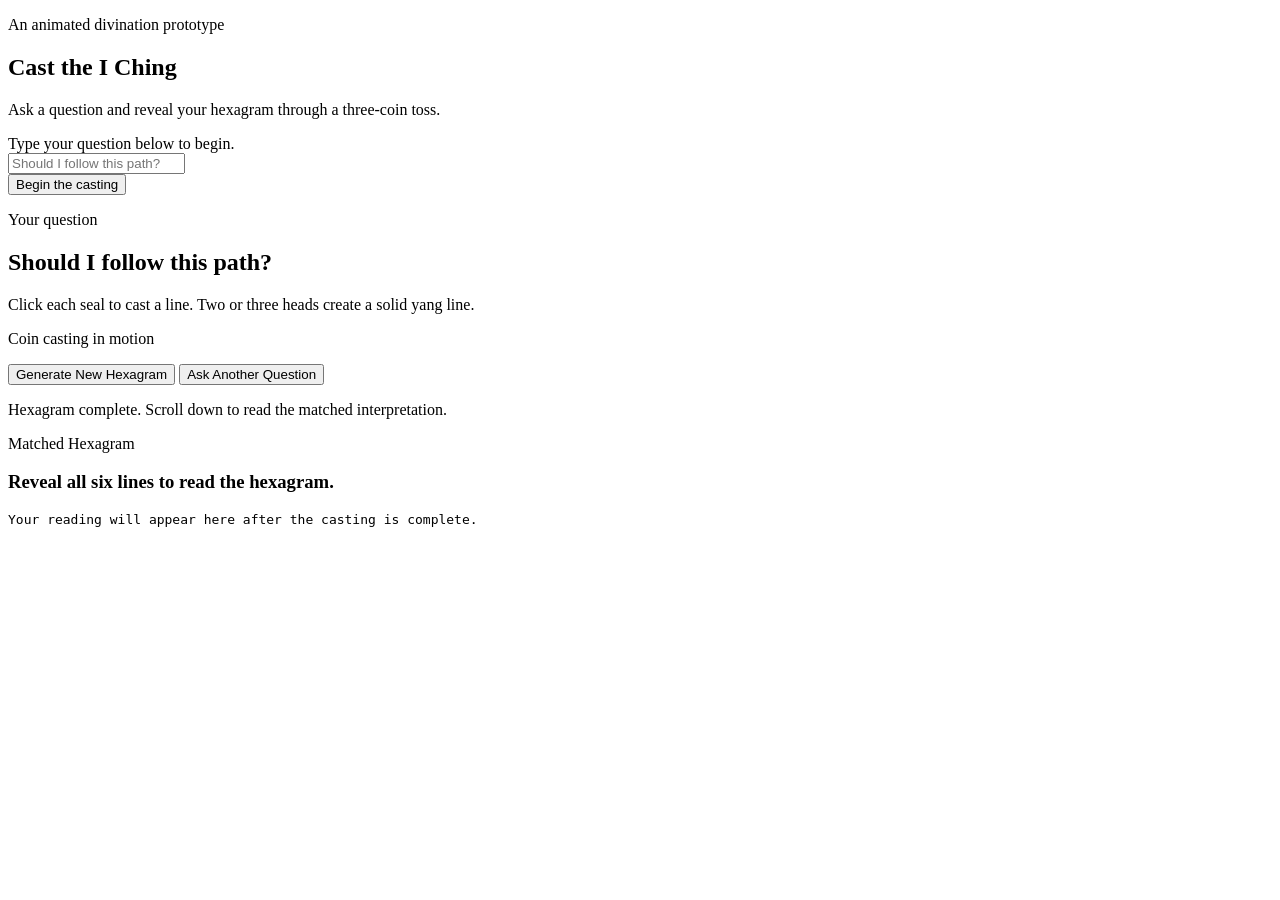
==== index.html @ 87c7096f "Rename website/index.html to index.html" ====
<!DOCTYPE html>
<html lang="en">
<head>
  <meta charset="UTF-8">
  <meta name="viewport" content="width=device-width, initial-scale=1.0">
  <title>I Ching Web Prototype</title>
  <link rel="preconnect" href="https://fonts.googleapis.com">
  <link rel="preconnect" href="https://fonts.gstatic.com" crossorigin>
  <link href="https://fonts.googleapis.com/css2?family=Cormorant+Garamond:wght@400;500;600;700&family=Manrope:wght@400;500;600&display=swap" rel="stylesheet">
  <link rel="stylesheet" href="style.css">
</head>
<body>
  <div class="app-shell">
    <div class="sky-glow sky-glow-one"></div>
    <div class="sky-glow sky-glow-two"></div>
    <div class="moon-halo"></div>
    <div class="moon"></div>
    <div class="stars" id="stars"></div>
    <div class="orbs" id="orbs"></div>

    <div class="mountains mountains-far"></div>
    <div class="mountains mountains-mid"></div>
    <div class="mountains mountains-near"></div>
    <div class="mist-layer mist-layer-one"></div>
    <div class="mist-layer mist-layer-two"></div>

    <main class="app">
      <section class="page page-landing active" id="landing-page">
        <div class="panel hero-panel">
          <p class="eyebrow">An animated divination prototype</p>
          <h1>Cast the I Ching</h1>
          <p class="subtitle">Ask a question and reveal your hexagram through a three-coin toss.</p>
          <label class="question-label" for="question-input">Type your question below to begin.</label>

          <div class="question-box">
            <input id="question-input" type="text" maxlength="100" placeholder="Should I follow this path?" autocomplete="off">
          </div>

          <button class="primary-button" id="begin-button">Begin the casting</button>

          <div class="landing-preview" aria-hidden="true">
            <div class="preview-coin coin heads"></div>
            <div class="preview-coin coin tails"></div>
            <div class="preview-coin coin heads"></div>
          </div>
        </div>
      </section>

      <section class="page page-reading" id="reading-page" aria-hidden="true">
        <div class="panel question-panel">
          <p class="eyebrow">Your question</p>
          <h2 id="question-display">Should I follow this path?</h2>
        </div>

        <div class="panel casting-panel">
          <p class="casting-helper">Click each seal to cast a line. Two or three heads create a solid yang line.</p>

          <div class="hexagram-stage">
            <div class="hexagram-lines" id="hexagram-lines"></div>
          </div>

          <div class="cast-overlay hidden" id="cast-overlay" aria-live="polite">
            <p class="cast-title">Coin casting in motion</p>
            <div class="cast-coins" id="cast-coins">
              <div class="coin cast-coin"></div>
              <div class="coin cast-coin"></div>
              <div class="coin cast-coin"></div>
            </div>
            <p class="cast-result" id="cast-result"></p>
          </div>
        </div>

        <div class="controls">
          <button class="secondary-button" id="reset-button">Generate New Hexagram</button>
          <button class="ghost-button" id="back-button">Ask Another Question</button>
        </div>

        <p class="scroll-tip hidden" id="scroll-tip">Hexagram complete. Scroll down to read the matched interpretation.</p>

        <section class="panel reading-result hidden" id="reading-result" aria-live="polite">
          <p class="eyebrow">Matched Hexagram</p>
          <h3 id="reading-title">Reveal all six lines to read the hexagram.</h3>
          <p class="reading-code" id="reading-code"></p>
          <pre class="reading-body" id="reading-body">Your reading will appear here after the casting is complete.</pre>
        </section>
      </section>
    </main>
  </div>

  <script src="readings-data.js"></script>
  <script src="app.js"></script>
</body>
</html>
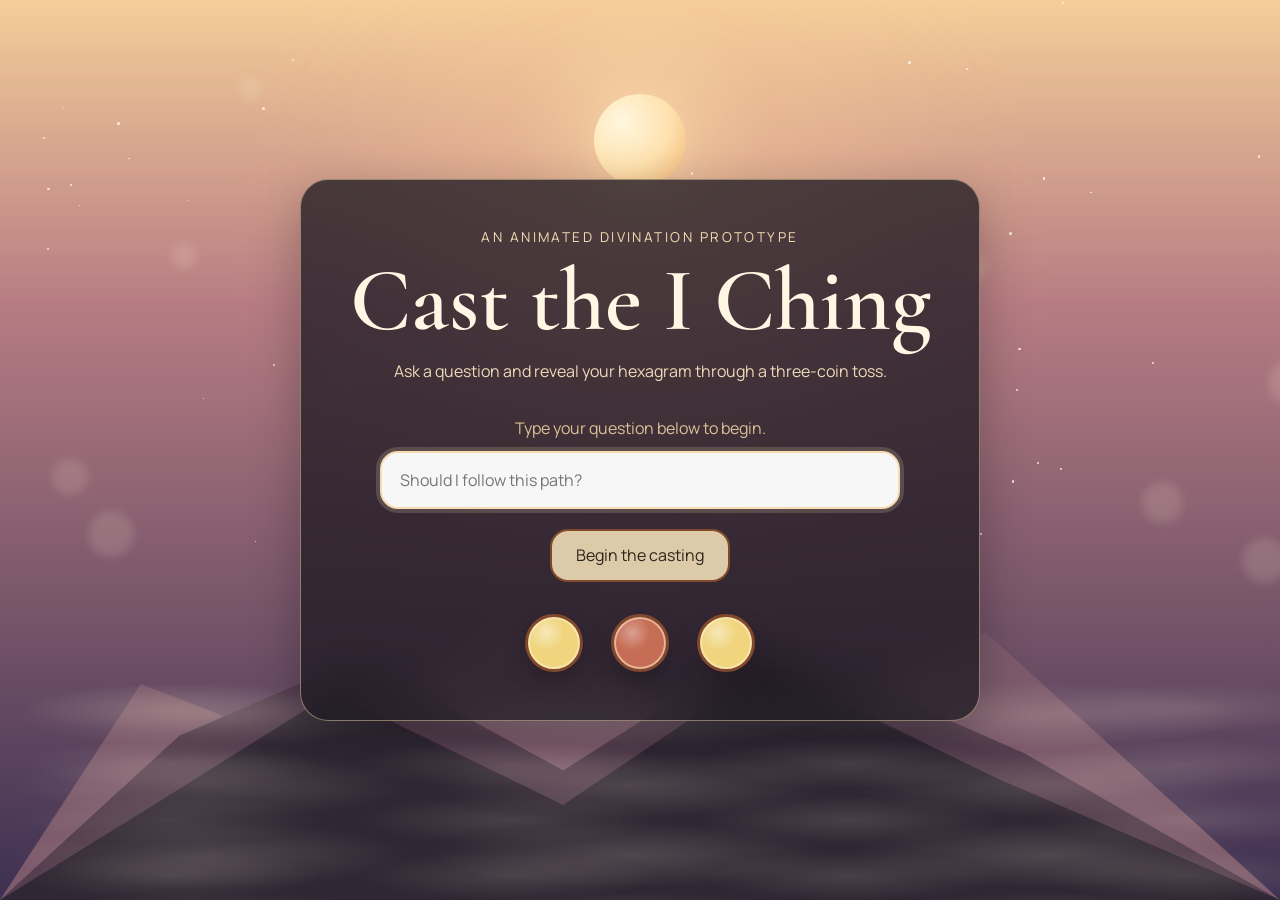
==== commit 934c1937: "added host website and fixed bugs related to file changes" ====
--- a/index.html
+++ b/index.html
@@ -7,7 +7,7 @@
   <link rel="preconnect" href="https://fonts.googleapis.com">
   <link rel="preconnect" href="https://fonts.gstatic.com" crossorigin>
   <link href="https://fonts.googleapis.com/css2?family=Cormorant+Garamond:wght@400;500;600;700&family=Manrope:wght@400;500;600&display=swap" rel="stylesheet">
-  <link rel="stylesheet" href="style.css">
+  <link rel="stylesheet" href="website/style.css">
 </head>
 <body>
   <div class="app-shell">
@@ -87,7 +87,7 @@
     </main>
   </div>
 
-  <script src="readings-data.js"></script>
-  <script src="app.js"></script>
+  <script src="website/readings-data.js"></script>
+  <script src="website/app.js"></script>
 </body>
 </html>
--- a/website/style.css
+++ b/website/style.css
@@ -0,0 +1,678 @@
+:root {
+  --sky-top: #f5cd99;
+  --sky-bottom: #3c3051;
+  --text: #2c261c;
+  --text-soft: #eddab9;
+  --text-bright: #fff6e3;
+  --accent: #d6b276;
+  --accent-deep: #80482c;
+  --panel: rgba(28, 24, 33, 0.76);
+  --panel-border: rgba(238, 212, 170, 0.5);
+  --mist: rgba(255, 241, 214, 0.24);
+  --mountain-far: #7d5b6c;
+  --mountain-mid: #533d4e;
+  --mountain-near: #302734;
+  --coin-front: #f0d57e;
+  --coin-back: #c66d56;
+  --coin-edge: #80482c;
+  --line: #221f1b;
+  --line-outline: rgba(232, 205, 160, 0.9);
+  --seal-fill: #fcf9f3;
+  --seal-outline: #795c35;
+  --button: #ddcaa8;
+  --button-hover: #ceb58a;
+  --input-bg: rgba(255, 255, 255, 0.96);
+  --shadow: 0 18px 50px rgba(8, 6, 11, 0.28);
+}
+
+* {
+  box-sizing: border-box;
+}
+
+html,
+body {
+  margin: 0;
+  min-height: 100%;
+}
+
+body {
+  font-family: "Manrope", sans-serif;
+  color: var(--text-bright);
+  background: linear-gradient(180deg, var(--sky-top) 0%, #b67c83 34%, var(--sky-bottom) 100%);
+  overflow-x: hidden;
+}
+
+button,
+input {
+  font: inherit;
+}
+
+button {
+  cursor: pointer;
+  border: 0;
+}
+
+.app-shell {
+  position: relative;
+  min-height: 100vh;
+  overflow: hidden;
+  isolation: isolate;
+}
+
+.app {
+  position: relative;
+  z-index: 2;
+  min-height: 100vh;
+  display: grid;
+  place-items: center;
+  padding: 3rem 1.25rem;
+}
+
+.page {
+  width: min(980px, 100%);
+  display: none;
+  gap: 1.5rem;
+}
+
+.page.active {
+  display: grid;
+}
+
+.panel {
+  position: relative;
+  background: var(--panel);
+  border: 1px solid var(--panel-border);
+  border-radius: 28px;
+  box-shadow: var(--shadow);
+  backdrop-filter: blur(14px);
+}
+
+.hero-panel {
+  width: min(680px, 100%);
+  margin: 0 auto;
+  padding: clamp(2rem, 4vw, 3rem);
+  text-align: center;
+}
+
+.eyebrow {
+  margin: 0 0 0.75rem;
+  color: #f4ddb2;
+  font-size: 0.85rem;
+  letter-spacing: 0.18em;
+  text-transform: uppercase;
+}
+
+h1,
+h2,
+h3 {
+  margin: 0;
+  font-family: "Cormorant Garamond", serif;
+  font-weight: 600;
+  line-height: 0.95;
+}
+
+h1 {
+  font-size: clamp(3.5rem, 9vw, 5.6rem);
+}
+
+h2 {
+  font-size: clamp(2rem, 4vw, 2.8rem);
+  line-height: 1.05;
+}
+
+h3 {
+  font-size: clamp(1.8rem, 3.4vw, 2.4rem);
+  line-height: 1.05;
+}
+
+.subtitle,
+.casting-helper {
+  margin: 1rem auto 0;
+  max-width: 38rem;
+  color: var(--text-soft);
+  line-height: 1.6;
+}
+
+.question-label {
+  display: block;
+  margin-top: 2rem;
+  margin-bottom: 0.75rem;
+  color: #dbc198;
+}
+
+.question-box {
+  width: min(520px, 100%);
+  margin: 0 auto;
+}
+
+.question-box input {
+  width: 100%;
+  padding: 1rem 1.1rem;
+  border-radius: 18px;
+  border: 2px solid rgba(236, 212, 169, 0.75);
+  background: var(--input-bg);
+  color: var(--text);
+  outline: none;
+  box-shadow: inset 0 1px 0 rgba(255, 255, 255, 0.9);
+}
+
+.question-box input:focus {
+  border-color: #f4ddb2;
+  box-shadow: 0 0 0 4px rgba(244, 221, 178, 0.18);
+}
+
+.primary-button,
+.secondary-button,
+.ghost-button {
+  min-height: 52px;
+  padding: 0.85rem 1.5rem;
+  border-radius: 18px;
+  transition: transform 180ms ease, background 180ms ease, border-color 180ms ease;
+}
+
+.primary-button,
+.secondary-button {
+  background: var(--button);
+  color: var(--text);
+  border: 2px solid var(--coin-edge);
+}
+
+.primary-button:hover,
+.secondary-button:hover {
+  background: var(--button-hover);
+  transform: translateY(-1px);
+}
+
+.primary-button {
+  margin-top: 1.25rem;
+}
+
+.ghost-button {
+  background: rgba(255, 255, 255, 0.08);
+  color: var(--text-bright);
+  border: 1px solid rgba(244, 221, 178, 0.4);
+}
+
+.ghost-button:hover {
+  background: rgba(255, 255, 255, 0.14);
+}
+
+.landing-preview {
+  margin-top: 2rem;
+  display: flex;
+  justify-content: center;
+  align-items: center;
+  gap: 1.75rem;
+}
+
+.preview-coin {
+  animation: previewFloat 5s ease-in-out infinite;
+}
+
+.preview-coin:nth-child(2) {
+  animation-delay: -1.1s;
+}
+
+.preview-coin:nth-child(3) {
+  animation-delay: -2.2s;
+}
+
+.question-panel {
+  padding: 1.3rem 1.6rem 1.6rem;
+}
+
+.casting-panel {
+  position: relative;
+  min-height: 540px;
+  padding: 1.3rem 1.4rem 1.8rem;
+}
+
+.hexagram-stage {
+  position: relative;
+  width: min(720px, 100%);
+  min-height: 430px;
+  margin: 8.5rem auto 0;
+  z-index: 1;
+}
+
+.hexagram-lines {
+  position: absolute;
+  inset: 0;
+}
+
+.hexagram-lines {
+  z-index: 2;
+}
+
+.line-slot {
+  position: absolute;
+  left: 50%;
+  transform: translateX(-50%);
+  width: min(560px, 96%);
+  display: grid;
+  grid-template-columns: 32px minmax(28px, 56px) minmax(0, auto) minmax(28px, 56px);
+  column-gap: 14px;
+  align-items: center;
+  justify-content: center;
+}
+
+.guide-label {
+  color: #efd6ac;
+  font-size: 0.95rem;
+  text-align: center;
+}
+
+.guide-line {
+  height: 1px;
+  background: rgba(236, 213, 174, 0.8);
+}
+
+.seal-button {
+  width: 74px;
+  height: 74px;
+  border-radius: 50%;
+  background: var(--seal-fill);
+  border: 4px solid var(--seal-outline);
+  position: relative;
+  box-shadow: 0 0 0 0 rgba(255, 226, 176, 0.5);
+  animation: sealPulse 2.6s ease-in-out infinite;
+}
+
+.seal-button::after {
+  content: "";
+  width: 20px;
+  height: 20px;
+  border-radius: 50%;
+  background: var(--coin-front);
+  border: 2px solid var(--coin-edge);
+  position: absolute;
+  inset: 0;
+  margin: auto;
+}
+
+.seal-button:disabled {
+  cursor: default;
+  opacity: 0.9;
+  animation: none;
+}
+
+.line-reveal {
+  width: min(320px, 62vw);
+  height: 16px;
+  position: relative;
+  filter: drop-shadow(0 0 12px rgba(255, 226, 176, 0.32));
+}
+
+.line-reveal.solid {
+  border-radius: 999px;
+  background: var(--line);
+  box-shadow: inset 0 0 0 1px var(--line-outline);
+}
+
+.line-reveal.broken {
+  display: flex;
+  justify-content: space-between;
+}
+
+.line-reveal.broken::before,
+.line-reveal.broken::after {
+  content: "";
+  width: calc(50% - 30px);
+  height: 100%;
+  border-radius: 999px;
+  background: var(--line);
+  box-shadow: inset 0 0 0 1px var(--line-outline);
+}
+
+.cast-overlay {
+  position: absolute;
+  top: 5.5rem;
+  left: 50%;
+  transform: translateX(-50%);
+  width: min(340px, calc(100% - 2rem));
+  padding: 1.25rem 1rem 1.35rem;
+  border-radius: 24px;
+  background: rgba(28, 24, 33, 0.82);
+  border: 1px solid rgba(238, 212, 170, 0.56);
+  text-align: center;
+  box-shadow: var(--shadow);
+  z-index: 5;
+}
+
+.cast-overlay.hidden {
+  display: none;
+}
+
+.cast-title {
+  margin: 0;
+  color: #fcefd4;
+}
+
+.cast-coins {
+  margin-top: 1rem;
+  display: flex;
+  justify-content: center;
+  gap: 1rem;
+  min-height: 120px;
+}
+
+.cast-result {
+  min-height: 1.5rem;
+  margin: 0.6rem 0 0;
+  color: #f1d7af;
+}
+
+.coin {
+  width: 58px;
+  height: 58px;
+  border-radius: 50%;
+  border: 3px solid var(--coin-edge);
+  background: radial-gradient(circle at 35% 30%, rgba(255,255,255,0.45), transparent 36%), var(--coin-front);
+  box-shadow: inset 0 0 0 2px rgba(255, 241, 214, 0.55), 0 10px 24px rgba(0, 0, 0, 0.2);
+  position: relative;
+  transform-style: preserve-3d;
+}
+
+.coin::after {
+  content: attr(data-face);
+  position: absolute;
+  inset: 0;
+  display: grid;
+  place-items: center;
+  font-weight: 700;
+  color: var(--coin-edge);
+}
+
+.coin.tails {
+  background: radial-gradient(circle at 35% 30%, rgba(255,255,255,0.35), transparent 36%), var(--coin-back);
+}
+
+.cast-coin {
+  opacity: 0;
+}
+
+.cast-coin.animate {
+  opacity: 1;
+  animation: tossUp 1200ms cubic-bezier(0.2, 0.7, 0.12, 1) forwards;
+}
+
+.cast-coin.animate::before {
+  content: "";
+  position: absolute;
+  inset: -8px;
+  border-radius: 50%;
+  border: 1px solid rgba(255, 226, 176, 0.18);
+}
+
+.controls {
+  display: flex;
+  gap: 1rem;
+  justify-content: center;
+  flex-wrap: wrap;
+}
+
+.scroll-tip {
+  margin: -0.25rem 0 0;
+  text-align: center;
+  color: #f1d7af;
+  letter-spacing: 0.04em;
+}
+
+.scroll-tip.hidden {
+  display: none;
+}
+
+.reading-result {
+  padding: 1.5rem 1.4rem;
+}
+
+.reading-result.hidden {
+  display: none;
+}
+
+.reading-code {
+  margin: 0.5rem 0 1rem;
+  color: #f1d7af;
+  letter-spacing: 0.14em;
+  text-transform: uppercase;
+  font-size: 0.85rem;
+}
+
+.reading-body {
+  margin: 0;
+  white-space: pre-wrap;
+  font-family: "Manrope", sans-serif;
+  color: var(--text-soft);
+  line-height: 1.65;
+  max-height: 28rem;
+  overflow: auto;
+}
+
+.sky-glow,
+.moon-halo,
+.moon,
+.stars,
+.orbs,
+.mountains,
+.mist-layer {
+  position: absolute;
+  inset: 0;
+  pointer-events: none;
+}
+
+.sky-glow {
+  filter: blur(60px);
+  opacity: 0.48;
+}
+
+.sky-glow-one {
+  background: radial-gradient(circle at 50% 18%, rgba(255, 223, 161, 0.85), transparent 34%);
+}
+
+.sky-glow-two {
+  background: radial-gradient(circle at 50% 30%, rgba(255, 172, 147, 0.5), transparent 42%);
+}
+
+.moon-halo {
+  inset: 0 auto auto 50%;
+  width: 250px;
+  height: 250px;
+  transform: translateX(-50%);
+  border-radius: 50%;
+  background: radial-gradient(circle, rgba(255, 226, 176, 0.45) 0%, rgba(255, 226, 176, 0.2) 38%, transparent 70%);
+  filter: blur(18px);
+}
+
+.moon {
+  inset: 94px auto auto 50%;
+  width: 92px;
+  height: 92px;
+  transform: translateX(-50%);
+  border-radius: 50%;
+  background: radial-gradient(circle at 30% 30%, #fff7de 0%, #ffe2b0 52%, #f0b16e 100%);
+  box-shadow: 0 0 32px rgba(255, 226, 176, 0.35);
+}
+
+.stars span,
+.orbs span {
+  position: absolute;
+  display: block;
+  border-radius: 999px;
+}
+
+.stars span {
+  background: rgba(255, 244, 227, 0.88);
+  animation: twinkle var(--duration) ease-in-out infinite;
+  animation-delay: var(--delay);
+}
+
+.orbs span {
+  background: rgba(255, 241, 214, 0.14);
+  filter: blur(4px);
+  animation: drift var(--duration) ease-in-out infinite;
+  animation-delay: var(--delay);
+}
+
+.mountains {
+  bottom: 0;
+  top: auto;
+  height: 48vh;
+}
+
+.mountains-far::before,
+.mountains-mid::before,
+.mountains-near::before {
+  content: "";
+  position: absolute;
+  inset: 0;
+  clip-path: polygon(0 100%, 11% 50%, 25% 66%, 40% 34%, 58% 64%, 77% 38%, 100% 100%);
+}
+
+.mountains-far::before {
+  background: var(--mountain-far);
+  animation: swayFar 16s ease-in-out infinite;
+}
+
+.mountains-mid::before {
+  background: var(--mountain-mid);
+  clip-path: polygon(0 100%, 14% 62%, 28% 44%, 44% 70%, 60% 40%, 80% 66%, 100% 100%);
+  animation: swayMid 13s ease-in-out infinite;
+}
+
+.mountains-near::before {
+  background: var(--mountain-near);
+  clip-path: polygon(0 100%, 12% 78%, 26% 52%, 44% 78%, 60% 46%, 78% 72%, 100% 100%);
+}
+
+.mist-layer {
+  bottom: 0;
+  top: auto;
+  height: 220px;
+  background-repeat: repeat-x;
+  opacity: 0.65;
+}
+
+.mist-layer-one {
+  background: radial-gradient(ellipse at center, rgba(255, 241, 214, 0.24) 0%, transparent 66%);
+  background-size: 420px 70px;
+  animation: mistMove 24s linear infinite;
+}
+
+.mist-layer-two {
+  background: radial-gradient(ellipse at center, rgba(255, 241, 214, 0.18) 0%, transparent 62%);
+  background-size: 340px 56px;
+  animation: mistMoveReverse 32s linear infinite;
+}
+
+@keyframes twinkle {
+  0%, 100% { opacity: 0.18; transform: scale(0.75); }
+  50% { opacity: 0.95; transform: scale(1); }
+}
+
+@keyframes drift {
+  0%, 100% { transform: translate3d(0, 0, 0); }
+  50% { transform: translate3d(18px, -12px, 0); }
+}
+
+@keyframes swayFar {
+  0%, 100% { transform: translateX(-10px); }
+  50% { transform: translateX(12px); }
+}
+
+@keyframes swayMid {
+  0%, 100% { transform: translateX(10px); }
+  50% { transform: translateX(-12px); }
+}
+
+@keyframes mistMove {
+  from { transform: translateX(-8%); }
+  to { transform: translateX(8%); }
+}
+
+@keyframes mistMoveReverse {
+  from { transform: translateX(8%); }
+  to { transform: translateX(-8%); }
+}
+
+@keyframes previewFloat {
+  0%, 100% { transform: translateY(0) scaleX(1); }
+  30% { transform: translateY(-10px) scaleX(0.82); }
+  50% { transform: translateY(-2px) scaleX(1); }
+  80% { transform: translateY(-12px) scaleX(0.68); }
+}
+
+@keyframes sealPulse {
+  0%, 100% { box-shadow: 0 0 0 0 rgba(255, 226, 176, 0.18); transform: scale(1); }
+  50% { box-shadow: 0 0 0 12px rgba(255, 226, 176, 0); transform: scale(1.03); }
+}
+
+@keyframes tossUp {
+  0% {
+    transform: translateY(18px) rotateX(0deg) scaleX(1);
+    opacity: 0;
+  }
+  10% {
+    opacity: 1;
+  }
+  20% {
+    transform: translateY(-10px) rotateX(180deg) scaleX(0.3);
+  }
+  40% {
+    transform: translateY(-52px) rotateX(540deg) scaleX(1);
+  }
+  62% {
+    transform: translateY(-22px) rotateX(860deg) scaleX(0.22);
+  }
+  100% {
+    transform: translateY(0) rotateX(1080deg) scaleX(1);
+    opacity: 1;
+  }
+}
+
+@media (max-width: 760px) {
+  .app {
+    padding: 1.5rem 1rem 2rem;
+  }
+
+  .hero-panel,
+  .question-panel,
+  .casting-panel {
+    padding-left: 1rem;
+    padding-right: 1rem;
+  }
+
+  .casting-panel {
+    min-height: 610px;
+  }
+
+  .hexagram-stage {
+    min-height: 470px;
+    margin-top: 9.5rem;
+  }
+
+  .line-slot {
+    width: min(100%, 560px);
+    grid-template-columns: 24px 28px minmax(0, auto) 28px;
+    column-gap: 10px;
+  }
+
+  .seal-button {
+    width: 66px;
+    height: 66px;
+  }
+
+  .line-reveal {
+    width: min(260px, 58vw);
+  }
+}
+
+@media (prefers-reduced-motion: reduce) {
+  *,
+  *::before,
+  *::after {
+    animation-duration: 0.01ms !important;
+    animation-iteration-count: 1 !important;
+    transition-duration: 0.01ms !important;
+    scroll-behavior: auto !important;
+  }
+}
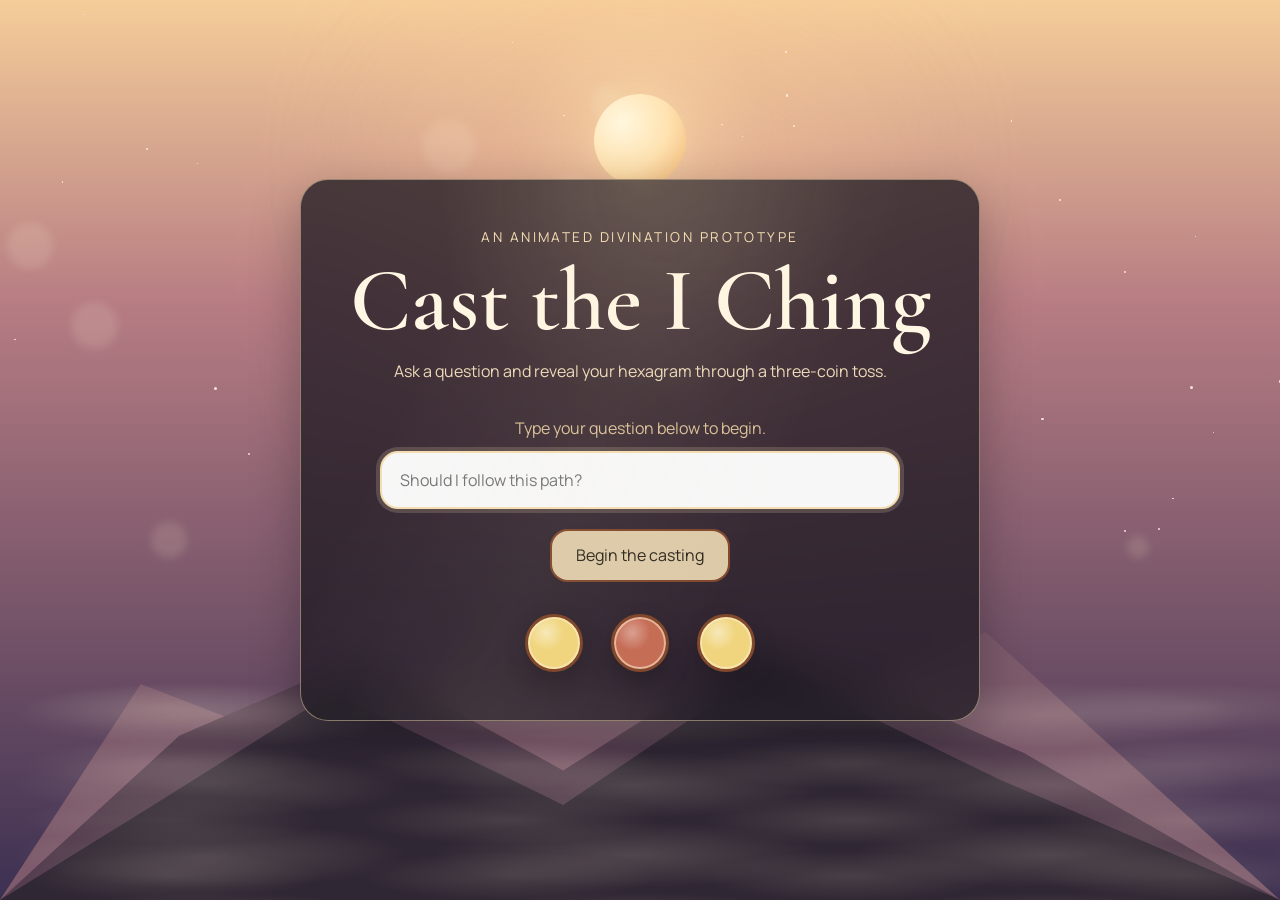
==== commit ee235c08: "fancier animations" ====
--- a/index.html
+++ b/index.html
@@ -53,7 +53,10 @@
         </div>
 
         <div class="panel casting-panel">
-          <p class="casting-helper">Click each seal to cast a line. Two or three heads create a solid yang line.</p>
+          <p class="casting-helper">Click each seal to cast a line one by one, or throw every remaining line at once.</p>
+          <div class="casting-actions">
+            <button class="secondary-button" id="cast-all-button" type="button">Throw All Coins</button>
+          </div>
 
           <div class="hexagram-stage">
             <div class="hexagram-lines" id="hexagram-lines"></div>
@@ -65,6 +68,14 @@
               <div class="coin cast-coin"></div>
               <div class="coin cast-coin"></div>
               <div class="coin cast-coin"></div>
+            </div>
+            <div class="casting-sparks" aria-hidden="true">
+              <span></span>
+              <span></span>
+              <span></span>
+              <span></span>
+              <span></span>
+              <span></span>
             </div>
             <p class="cast-result" id="cast-result"></p>
           </div>
--- a/website/style.css
+++ b/website/style.css
@@ -85,6 +85,18 @@
   border-radius: 28px;
   box-shadow: var(--shadow);
   backdrop-filter: blur(14px);
+  overflow: hidden;
+}
+
+.panel::before {
+  content: "";
+  position: absolute;
+  inset: 0;
+  background:
+    radial-gradient(circle at 50% 0%, rgba(255, 231, 187, 0.18), transparent 34%),
+    linear-gradient(115deg, transparent 18%, rgba(255, 244, 219, 0.08) 45%, transparent 70%);
+  opacity: 0.65;
+  pointer-events: none;
 }
 
 .hero-panel {
@@ -170,6 +182,14 @@
   transition: transform 180ms ease, background 180ms ease, border-color 180ms ease;
 }
 
+.primary-button:disabled,
+.secondary-button:disabled,
+.ghost-button:disabled {
+  cursor: default;
+  opacity: 0.56;
+  transform: none;
+}
+
 .primary-button,
 .secondary-button {
   background: var(--button);
@@ -183,8 +203,20 @@
   transform: translateY(-1px);
 }
 
+.primary-button:disabled:hover,
+.secondary-button:disabled:hover {
+  background: var(--button);
+  transform: none;
+}
+
 .primary-button {
   margin-top: 1.25rem;
+}
+
+.casting-actions {
+  display: flex;
+  justify-content: center;
+  margin-top: 1.15rem;
 }
 
 .ghost-button {
@@ -231,16 +263,38 @@
   position: relative;
   width: min(720px, 100%);
   min-height: 430px;
-  margin: 8.5rem auto 0;
+  margin: 2.75rem auto 0;
   z-index: 1;
 }
 
+.hexagram-stage::before,
+.hexagram-stage::after {
+  content: "";
+  position: absolute;
+  pointer-events: none;
+}
+
+.hexagram-stage::before {
+  inset: 2rem 12% 1.6rem;
+  border-radius: 50%;
+  background:
+    radial-gradient(circle, rgba(255, 226, 176, 0.24), transparent 58%),
+    conic-gradient(from 80deg, transparent 0 16%, rgba(255, 232, 190, 0.18) 18% 20%, transparent 22% 48%, rgba(255, 232, 190, 0.14) 50% 52%, transparent 54% 100%);
+  filter: blur(2px);
+  animation: ritualGlow 9s ease-in-out infinite;
+}
+
+.hexagram-stage::after {
+  inset: 1.6rem 19% 2rem;
+  border: 1px solid rgba(244, 221, 178, 0.18);
+  border-radius: 50%;
+  box-shadow: inset 0 0 32px rgba(255, 226, 176, 0.1), 0 0 42px rgba(255, 226, 176, 0.08);
+  animation: slowSpin 28s linear infinite;
+}
+
 .hexagram-lines {
   position: absolute;
   inset: 0;
-}
-
-.hexagram-lines {
   z-index: 2;
 }
 
@@ -256,6 +310,48 @@
   justify-content: center;
 }
 
+.line-slot.is-revealed {
+  animation: lineSettle 620ms ease both;
+}
+
+.line-slot.just-revealed {
+  z-index: 3;
+}
+
+.line-slot.just-revealed:nth-child(1) { animation-delay: 0ms; }
+.line-slot.just-revealed:nth-child(2) { animation-delay: 80ms; }
+.line-slot.just-revealed:nth-child(3) { animation-delay: 160ms; }
+.line-slot.just-revealed:nth-child(4) { animation-delay: 240ms; }
+.line-slot.just-revealed:nth-child(5) { animation-delay: 320ms; }
+.line-slot.just-revealed:nth-child(6) { animation-delay: 400ms; }
+
+.line-slot.just-revealed:nth-child(1) .line-reveal,
+.line-slot.just-revealed:nth-child(1)::after { animation-delay: 0ms; }
+.line-slot.just-revealed:nth-child(2) .line-reveal,
+.line-slot.just-revealed:nth-child(2)::after { animation-delay: 80ms; }
+.line-slot.just-revealed:nth-child(3) .line-reveal,
+.line-slot.just-revealed:nth-child(3)::after { animation-delay: 160ms; }
+.line-slot.just-revealed:nth-child(4) .line-reveal,
+.line-slot.just-revealed:nth-child(4)::after { animation-delay: 240ms; }
+.line-slot.just-revealed:nth-child(5) .line-reveal,
+.line-slot.just-revealed:nth-child(5)::after { animation-delay: 320ms; }
+.line-slot.just-revealed:nth-child(6) .line-reveal,
+.line-slot.just-revealed:nth-child(6)::after { animation-delay: 400ms; }
+
+.line-slot.just-revealed::after {
+  content: "";
+  position: absolute;
+  left: 50%;
+  top: 50%;
+  width: min(380px, 70vw);
+  height: 56px;
+  border-radius: 999px;
+  background: linear-gradient(90deg, transparent, rgba(255, 230, 176, 0.6), transparent);
+  opacity: 0;
+  pointer-events: none;
+  animation: lineShine 900ms ease-out both;
+}
+
 .guide-label {
   color: #efd6ac;
   font-size: 0.95rem;
@@ -265,6 +361,13 @@
 .guide-line {
   height: 1px;
   background: rgba(236, 213, 174, 0.8);
+  transform-origin: center;
+  transition: opacity 240ms ease, transform 240ms ease;
+}
+
+.line-slot.is-revealed .guide-line {
+  opacity: 0.45;
+  transform: scaleX(0.82);
 }
 
 .seal-button {
@@ -275,7 +378,24 @@
   border: 4px solid var(--seal-outline);
   position: relative;
   box-shadow: 0 0 0 0 rgba(255, 226, 176, 0.5);
+  overflow: hidden;
+  transition: transform 180ms ease, border-color 180ms ease, box-shadow 180ms ease;
   animation: sealPulse 2.6s ease-in-out infinite;
+}
+
+.seal-button:hover {
+  border-color: #f3d79d;
+  box-shadow: 0 0 0 8px rgba(255, 226, 176, 0.08), 0 0 28px rgba(255, 226, 176, 0.32);
+  transform: translateY(-2px) scale(1.04);
+}
+
+.seal-button::before {
+  content: "";
+  position: absolute;
+  inset: -18%;
+  background: conic-gradient(from 0deg, transparent, rgba(255, 226, 176, 0.62), transparent 38%);
+  opacity: 0;
+  animation: sealGlimmer 5s linear infinite;
 }
 
 .seal-button::after {
@@ -288,6 +408,7 @@
   position: absolute;
   inset: 0;
   margin: auto;
+  box-shadow: 0 0 18px rgba(255, 226, 176, 0.35);
 }
 
 .seal-button:disabled {
@@ -301,6 +422,11 @@
   height: 16px;
   position: relative;
   filter: drop-shadow(0 0 12px rgba(255, 226, 176, 0.32));
+  transform-origin: center;
+}
+
+.line-slot.just-revealed .line-reveal {
+  animation: lineReveal 860ms cubic-bezier(0.2, 0.8, 0.15, 1.05) both;
 }
 
 .line-reveal.solid {
@@ -337,6 +463,27 @@
   text-align: center;
   box-shadow: var(--shadow);
   z-index: 5;
+  overflow: hidden;
+  animation: overlayArrival 260ms ease both;
+}
+
+.cast-overlay::before {
+  content: "";
+  position: absolute;
+  inset: -45%;
+  background: conic-gradient(from 0deg, transparent 0 18%, rgba(255, 226, 176, 0.3) 24%, transparent 34% 62%, rgba(198, 109, 86, 0.22) 72%, transparent 84%);
+  opacity: 0.7;
+  animation: slowSpin 7s linear infinite;
+  pointer-events: none;
+}
+
+.cast-overlay::after {
+  content: "";
+  position: absolute;
+  inset: 1px;
+  border-radius: 23px;
+  background: rgba(28, 24, 33, 0.7);
+  pointer-events: none;
 }
 
 .cast-overlay.hidden {
@@ -344,11 +491,15 @@
 }
 
 .cast-title {
+  position: relative;
+  z-index: 1;
   margin: 0;
   color: #fcefd4;
 }
 
 .cast-coins {
+  position: relative;
+  z-index: 1;
   margin-top: 1rem;
   display: flex;
   justify-content: center;
@@ -357,9 +508,12 @@
 }
 
 .cast-result {
+  position: relative;
+  z-index: 1;
   min-height: 1.5rem;
   margin: 0.6rem 0 0;
   color: #f1d7af;
+  animation: resultFade 320ms ease both;
 }
 
 .coin {
@@ -383,6 +537,10 @@
   color: var(--coin-edge);
 }
 
+.cast-coin::after {
+  content: "";
+}
+
 .coin.tails {
   background: radial-gradient(circle at 35% 30%, rgba(255,255,255,0.35), transparent 36%), var(--coin-back);
 }
@@ -393,7 +551,7 @@
 
 .cast-coin.animate {
   opacity: 1;
-  animation: tossUp 1200ms cubic-bezier(0.2, 0.7, 0.12, 1) forwards;
+  animation: tossUp 1200ms cubic-bezier(0.18, 0.72, 0.12, 1) forwards;
 }
 
 .cast-coin.animate::before {
@@ -401,7 +559,67 @@
   position: absolute;
   inset: -8px;
   border-radius: 50%;
-  border: 1px solid rgba(255, 226, 176, 0.18);
+  border: 1px solid rgba(255, 226, 176, 0.22);
+  box-shadow: 0 0 28px rgba(255, 226, 176, 0.32);
+  animation: coinAura 1200ms ease-out forwards;
+}
+
+.cast-coin.animate::after {
+  content: "";
+  position: absolute;
+  inset: 18px -22px auto;
+  height: 2px;
+  border-radius: 999px;
+  background: linear-gradient(90deg, transparent, rgba(255, 239, 202, 0.8), transparent);
+  filter: blur(0.4px);
+  transform: rotate(-18deg);
+  animation: coinTrail 1200ms ease-out forwards;
+}
+
+.casting-all .cast-coin:nth-child(1) {
+  animation-name: tossAllLeft;
+}
+
+.casting-all .cast-coin:nth-child(2) {
+  animation-name: tossAllCenter;
+}
+
+.casting-all .cast-coin:nth-child(3) {
+  animation-name: tossAllRight;
+}
+
+.casting-sparks {
+  position: absolute;
+  inset: 0;
+  z-index: 1;
+  pointer-events: none;
+}
+
+.casting-sparks span {
+  position: absolute;
+  left: 50%;
+  top: 58%;
+  width: 5px;
+  height: 5px;
+  border-radius: 999px;
+  background: #ffe8b0;
+  box-shadow: 0 0 14px rgba(255, 232, 176, 0.85);
+  opacity: 0;
+}
+
+.cast-overlay:not(.hidden) .casting-sparks span {
+  animation: sparkFly 1000ms ease-out infinite;
+}
+
+.casting-sparks span:nth-child(1) { --spark-x: -120px; --spark-y: -70px; animation-delay: 40ms; }
+.casting-sparks span:nth-child(2) { --spark-x: -72px; --spark-y: 54px; animation-delay: 150ms; }
+.casting-sparks span:nth-child(3) { --spark-x: -20px; --spark-y: -92px; animation-delay: 260ms; }
+.casting-sparks span:nth-child(4) { --spark-x: 46px; --spark-y: 66px; animation-delay: 360ms; }
+.casting-sparks span:nth-child(5) { --spark-x: 98px; --spark-y: -56px; animation-delay: 470ms; }
+.casting-sparks span:nth-child(6) { --spark-x: 124px; --spark-y: 14px; animation-delay: 580ms; }
+
+.hexagram-complete:not(.just-revealed) .line-reveal {
+  animation: completedPulse 1500ms ease both;
 }
 
 .controls {
@@ -601,32 +819,122 @@
   80% { transform: translateY(-12px) scaleX(0.68); }
 }
 
+@keyframes ritualGlow {
+  0%, 100% { opacity: 0.5; transform: scale(0.96) rotate(0deg); }
+  50% { opacity: 0.92; transform: scale(1.03) rotate(8deg); }
+}
+
+@keyframes slowSpin {
+  from { transform: rotate(0deg); }
+  to { transform: rotate(360deg); }
+}
+
 @keyframes sealPulse {
   0%, 100% { box-shadow: 0 0 0 0 rgba(255, 226, 176, 0.18); transform: scale(1); }
   50% { box-shadow: 0 0 0 12px rgba(255, 226, 176, 0); transform: scale(1.03); }
 }
 
+@keyframes sealGlimmer {
+  0%, 64%, 100% { opacity: 0; transform: rotate(0deg); }
+  72% { opacity: 0.42; }
+  88% { opacity: 0; transform: rotate(220deg); }
+}
+
+@keyframes overlayArrival {
+  from { opacity: 0; transform: translateX(-50%) translateY(10px) scale(0.96); }
+  to { opacity: 1; transform: translateX(-50%) translateY(0) scale(1); }
+}
+
+@keyframes resultFade {
+  from { opacity: 0; transform: translateY(6px); }
+  to { opacity: 1; transform: translateY(0); }
+}
+
+@keyframes lineSettle {
+  0% { transform: translateX(-50%) translateY(8px); }
+  100% { transform: translateX(-50%) translateY(0); }
+}
+
+@keyframes lineReveal {
+  0% { opacity: 0; transform: scaleX(0.18) translateY(12px); filter: drop-shadow(0 0 4px rgba(255, 226, 176, 0)); }
+  45% { opacity: 1; transform: scaleX(1.07) translateY(-3px); filter: drop-shadow(0 0 24px rgba(255, 226, 176, 0.7)); }
+  100% { opacity: 1; transform: scaleX(1) translateY(0); filter: drop-shadow(0 0 12px rgba(255, 226, 176, 0.32)); }
+}
+
+@keyframes lineShine {
+  0% { opacity: 0; transform: translate(-82%, -50%) scaleX(0.4); }
+  28% { opacity: 0.9; }
+  100% { opacity: 0; transform: translate(-18%, -50%) scaleX(1); }
+}
+
+@keyframes completedPulse {
+  0%, 100% { filter: drop-shadow(0 0 12px rgba(255, 226, 176, 0.32)); }
+  38% { filter: drop-shadow(0 0 24px rgba(255, 226, 176, 0.78)); }
+}
+
 @keyframes tossUp {
   0% {
-    transform: translateY(18px) rotateX(0deg) scaleX(1);
+    transform: translate3d(0, 18px, 0) rotateX(0deg) rotateZ(0deg) scaleX(1);
     opacity: 0;
   }
   10% {
     opacity: 1;
   }
   20% {
-    transform: translateY(-10px) rotateX(180deg) scaleX(0.3);
+    transform: translate3d(-12px, -12px, 0) rotateX(180deg) rotateZ(-8deg) scaleX(0.3);
   }
   40% {
-    transform: translateY(-52px) rotateX(540deg) scaleX(1);
+    transform: translate3d(16px, -68px, 0) rotateX(560deg) rotateZ(10deg) scaleX(1);
   }
   62% {
-    transform: translateY(-22px) rotateX(860deg) scaleX(0.22);
+    transform: translate3d(-10px, -28px, 0) rotateX(880deg) rotateZ(-8deg) scaleX(0.22);
   }
   100% {
-    transform: translateY(0) rotateX(1080deg) scaleX(1);
+    transform: translate3d(0, 0, 0) rotateX(1080deg) rotateZ(0deg) scaleX(1);
     opacity: 1;
   }
+}
+
+@keyframes tossAllLeft {
+  0% { transform: translate3d(0, 18px, 0) rotateX(0deg) rotateZ(0deg) scaleX(1); opacity: 0; }
+  10% { opacity: 1; }
+  34% { transform: translate3d(-38px, -74px, 0) rotateX(520deg) rotateZ(-18deg) scaleX(0.72); }
+  64% { transform: translate3d(-82px, -18px, 0) rotateX(880deg) rotateZ(-28deg) scaleX(0.28); }
+  100% { transform: translate3d(-38px, 0, 0) rotateX(1080deg) rotateZ(-8deg) scaleX(1); opacity: 1; }
+}
+
+@keyframes tossAllCenter {
+  0% { transform: translate3d(0, 18px, 0) rotateX(0deg) rotateZ(0deg) scaleX(1); opacity: 0; }
+  10% { opacity: 1; }
+  38% { transform: translate3d(0, -88px, 0) rotateX(600deg) rotateZ(4deg) scaleX(0.95); }
+  66% { transform: translate3d(8px, -24px, 0) rotateX(940deg) rotateZ(-4deg) scaleX(0.24); }
+  100% { transform: translate3d(0, 0, 0) rotateX(1080deg) rotateZ(0deg) scaleX(1); opacity: 1; }
+}
+
+@keyframes tossAllRight {
+  0% { transform: translate3d(0, 18px, 0) rotateX(0deg) rotateZ(0deg) scaleX(1); opacity: 0; }
+  10% { opacity: 1; }
+  34% { transform: translate3d(38px, -74px, 0) rotateX(520deg) rotateZ(18deg) scaleX(0.72); }
+  64% { transform: translate3d(82px, -18px, 0) rotateX(880deg) rotateZ(28deg) scaleX(0.28); }
+  100% { transform: translate3d(38px, 0, 0) rotateX(1080deg) rotateZ(8deg) scaleX(1); opacity: 1; }
+}
+
+@keyframes coinAura {
+  0% { opacity: 0; transform: scale(0.72); }
+  24% { opacity: 0.95; transform: scale(1.1); }
+  100% { opacity: 0.18; transform: scale(1.45); }
+}
+
+@keyframes coinTrail {
+  0% { opacity: 0; transform: translateY(18px) rotate(-18deg) scaleX(0.2); }
+  28% { opacity: 0.85; }
+  100% { opacity: 0; transform: translateY(-28px) rotate(-18deg) scaleX(1.35); }
+}
+
+@keyframes sparkFly {
+  0% { opacity: 0; transform: translate(-50%, -50%) scale(0.3); }
+  22% { opacity: 1; }
+  100% { opacity: 0; transform: translate(calc(-50% + var(--spark-x)), calc(-50% + var(--spark-y))) scale(0.1); }
 }
 
 @media (max-width: 760px) {
@@ -647,7 +955,7 @@
 
   .hexagram-stage {
     min-height: 470px;
-    margin-top: 9.5rem;
+    margin-top: 3.25rem;
   }
 
   .line-slot {
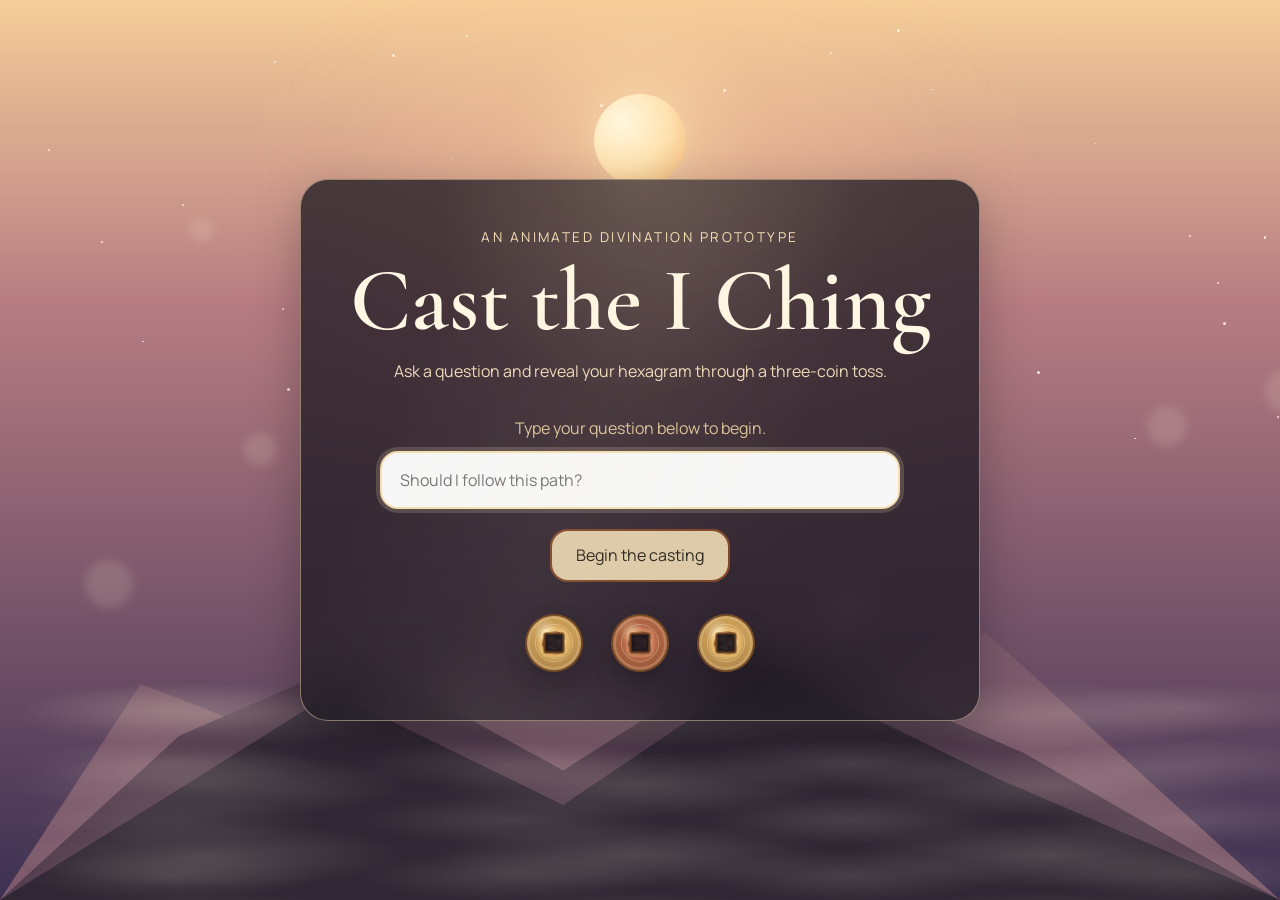
==== commit 0bf208ad: "changes coin shapes" ====
--- a/index.html
+++ b/index.html
@@ -65,9 +65,9 @@
           <div class="cast-overlay hidden" id="cast-overlay" aria-live="polite">
             <p class="cast-title">Coin casting in motion</p>
             <div class="cast-coins" id="cast-coins">
-              <div class="coin cast-coin"></div>
-              <div class="coin cast-coin"></div>
-              <div class="coin cast-coin"></div>
+              <div class="coin-shell"><div class="coin cast-coin"></div></div>
+              <div class="coin-shell"><div class="coin cast-coin"></div></div>
+              <div class="coin-shell"><div class="coin cast-coin"></div></div>
             </div>
             <div class="casting-sparks" aria-hidden="true">
               <span></span>
--- a/website/style.css
+++ b/website/style.css
@@ -507,6 +507,12 @@
   min-height: 120px;
 }
 
+.coin-shell {
+  position: relative;
+  width: 58px;
+  height: 58px;
+}
+
 .cast-result {
   position: relative;
   z-index: 1;
@@ -520,51 +526,77 @@
   width: 58px;
   height: 58px;
   border-radius: 50%;
-  border: 3px solid var(--coin-edge);
-  background: radial-gradient(circle at 35% 30%, rgba(255,255,255,0.45), transparent 36%), var(--coin-front);
-  box-shadow: inset 0 0 0 2px rgba(255, 241, 214, 0.55), 0 10px 24px rgba(0, 0, 0, 0.2);
+  border: 2px solid rgba(113, 71, 37, 0.95);
+  background:
+    radial-gradient(circle at 34% 28%, rgba(255, 246, 214, 0.72), transparent 24%),
+    radial-gradient(circle at center, transparent 0 18%, rgba(127, 80, 42, 0.98) 18.5% 23%, transparent 23.5% 31%, rgba(223, 178, 101, 0.98) 32% 100%),
+    conic-gradient(from 24deg, #8f572d, #f3d586, #9f6532, #e0b15e, #74431f, #c99447, #8f572d);
+  box-shadow:
+    inset 0 0 0 3px rgba(255, 238, 187, 0.22),
+    inset 0 0 0 9px rgba(105, 62, 30, 0.16),
+    inset 0 -8px 14px rgba(72, 42, 24, 0.22),
+    0 10px 24px rgba(0, 0, 0, 0.2);
   position: relative;
   transform-style: preserve-3d;
 }
 
+.coin::before {
+  content: "";
+  position: absolute;
+  inset: 50%;
+  width: 17px;
+  height: 17px;
+  border: 2px solid rgba(116, 68, 32, 0.9);
+  border-radius: 3px;
+  background: rgba(28, 24, 33, 0.9);
+  box-shadow:
+    inset 1px 1px 3px rgba(0, 0, 0, 0.42),
+    0 0 0 4px rgba(255, 223, 152, 0.18);
+  transform: translate(-50%, -50%);
+}
+
 .coin::after {
-  content: attr(data-face);
-  position: absolute;
-  inset: 0;
-  display: grid;
-  place-items: center;
-  font-weight: 700;
-  color: var(--coin-edge);
-}
-
-.cast-coin::after {
-  content: "";
+  content: "";
+  position: absolute;
+  inset: 8px;
+  border: 1px solid rgba(255, 239, 199, 0.34);
+  border-radius: 50%;
+  box-shadow: inset 0 0 0 1px rgba(93, 56, 29, 0.18);
+  pointer-events: none;
 }
 
 .coin.tails {
-  background: radial-gradient(circle at 35% 30%, rgba(255,255,255,0.35), transparent 36%), var(--coin-back);
+  background:
+    radial-gradient(circle at 34% 28%, rgba(255, 229, 185, 0.52), transparent 24%),
+    radial-gradient(circle at center, transparent 0 18%, rgba(117, 64, 43, 0.98) 18.5% 23%, transparent 23.5% 31%, rgba(191, 109, 78, 0.96) 32% 100%),
+    conic-gradient(from 24deg, #7d3f2d, #d78b62, #8b4935, #c66d56, #633221, #bd744d, #7d3f2d);
 }
 
 .cast-coin {
   opacity: 0;
 }
 
-.cast-coin.animate {
-  opacity: 1;
-  animation: tossUp 1200ms cubic-bezier(0.18, 0.72, 0.12, 1) forwards;
-}
-
-.cast-coin.animate::before {
+.coin-shell::before {
   content: "";
   position: absolute;
   inset: -8px;
   border-radius: 50%;
   border: 1px solid rgba(255, 226, 176, 0.22);
   box-shadow: 0 0 28px rgba(255, 226, 176, 0.32);
+  opacity: 0;
+  pointer-events: none;
+}
+
+.coin-shell.animate::before {
   animation: coinAura 1200ms ease-out forwards;
 }
 
-.cast-coin.animate::after {
+.cast-coin.animate {
+  opacity: 1;
+  animation: tossUp 1200ms cubic-bezier(0.18, 0.72, 0.12, 1) forwards;
+}
+
+.coin-shell.animate::after {
   content: "";
   position: absolute;
   inset: 18px -22px auto;
@@ -813,10 +845,10 @@
 }
 
 @keyframes previewFloat {
-  0%, 100% { transform: translateY(0) scaleX(1); }
-  30% { transform: translateY(-10px) scaleX(0.82); }
-  50% { transform: translateY(-2px) scaleX(1); }
-  80% { transform: translateY(-12px) scaleX(0.68); }
+  0%, 100% { transform: translateY(0) rotateZ(0deg) scale(1); }
+  30% { transform: translateY(-12px) rotateZ(18deg) scale(1.03); }
+  55% { transform: translateY(-2px) rotateZ(42deg) scale(0.98); }
+  80% { transform: translateY(-14px) rotateZ(70deg) scale(1.02); }
 }
 
 @keyframes ritualGlow {
@@ -874,49 +906,59 @@
 
 @keyframes tossUp {
   0% {
-    transform: translate3d(0, 18px, 0) rotateX(0deg) rotateZ(0deg) scaleX(1);
+    transform: translate3d(0, 18px, 0) rotateZ(0deg) scale(0.96);
     opacity: 0;
+    box-shadow:
+      inset 0 0 0 3px rgba(255, 238, 187, 0.22),
+      inset 0 0 0 9px rgba(105, 62, 30, 0.16),
+      inset 0 -8px 14px rgba(72, 42, 24, 0.22),
+      0 8px 18px rgba(0, 0, 0, 0.18);
   }
   10% {
     opacity: 1;
   }
-  20% {
-    transform: translate3d(-12px, -12px, 0) rotateX(180deg) rotateZ(-8deg) scaleX(0.3);
-  }
-  40% {
-    transform: translate3d(16px, -68px, 0) rotateX(560deg) rotateZ(10deg) scaleX(1);
-  }
-  62% {
-    transform: translate3d(-10px, -28px, 0) rotateX(880deg) rotateZ(-8deg) scaleX(0.22);
+  24% {
+    transform: translate3d(-16px, -22px, 0) rotateZ(180deg) scale(1.03);
+  }
+  46% {
+    transform: translate3d(18px, -74px, 0) rotateZ(420deg) scale(1.09);
+    box-shadow:
+      inset 0 0 0 3px rgba(255, 238, 187, 0.28),
+      inset 0 0 0 9px rgba(105, 62, 30, 0.12),
+      inset 0 -8px 14px rgba(72, 42, 24, 0.18),
+      0 30px 34px rgba(0, 0, 0, 0.14);
+  }
+  72% {
+    transform: translate3d(-12px, -20px, 0) rotateZ(690deg) scale(1.01);
   }
   100% {
-    transform: translate3d(0, 0, 0) rotateX(1080deg) rotateZ(0deg) scaleX(1);
+    transform: translate3d(0, 0, 0) rotateZ(900deg) scale(1);
     opacity: 1;
   }
 }
 
 @keyframes tossAllLeft {
-  0% { transform: translate3d(0, 18px, 0) rotateX(0deg) rotateZ(0deg) scaleX(1); opacity: 0; }
+  0% { transform: translate3d(0, 18px, 0) rotateZ(0deg) scale(0.96); opacity: 0; }
   10% { opacity: 1; }
-  34% { transform: translate3d(-38px, -74px, 0) rotateX(520deg) rotateZ(-18deg) scaleX(0.72); }
-  64% { transform: translate3d(-82px, -18px, 0) rotateX(880deg) rotateZ(-28deg) scaleX(0.28); }
-  100% { transform: translate3d(-38px, 0, 0) rotateX(1080deg) rotateZ(-8deg) scaleX(1); opacity: 1; }
+  34% { transform: translate3d(-42px, -76px, 0) rotateZ(-270deg) scale(1.08); }
+  66% { transform: translate3d(-84px, -22px, 0) rotateZ(-610deg) scale(1.01); }
+  100% { transform: translate3d(-38px, 0, 0) rotateZ(-900deg) scale(1); opacity: 1; }
 }
 
 @keyframes tossAllCenter {
-  0% { transform: translate3d(0, 18px, 0) rotateX(0deg) rotateZ(0deg) scaleX(1); opacity: 0; }
+  0% { transform: translate3d(0, 18px, 0) rotateZ(0deg) scale(0.96); opacity: 0; }
   10% { opacity: 1; }
-  38% { transform: translate3d(0, -88px, 0) rotateX(600deg) rotateZ(4deg) scaleX(0.95); }
-  66% { transform: translate3d(8px, -24px, 0) rotateX(940deg) rotateZ(-4deg) scaleX(0.24); }
-  100% { transform: translate3d(0, 0, 0) rotateX(1080deg) rotateZ(0deg) scaleX(1); opacity: 1; }
+  38% { transform: translate3d(0, -90px, 0) rotateZ(390deg) scale(1.1); }
+  66% { transform: translate3d(8px, -26px, 0) rotateZ(700deg) scale(1.02); }
+  100% { transform: translate3d(0, 0, 0) rotateZ(900deg) scale(1); opacity: 1; }
 }
 
 @keyframes tossAllRight {
-  0% { transform: translate3d(0, 18px, 0) rotateX(0deg) rotateZ(0deg) scaleX(1); opacity: 0; }
+  0% { transform: translate3d(0, 18px, 0) rotateZ(0deg) scale(0.96); opacity: 0; }
   10% { opacity: 1; }
-  34% { transform: translate3d(38px, -74px, 0) rotateX(520deg) rotateZ(18deg) scaleX(0.72); }
-  64% { transform: translate3d(82px, -18px, 0) rotateX(880deg) rotateZ(28deg) scaleX(0.28); }
-  100% { transform: translate3d(38px, 0, 0) rotateX(1080deg) rotateZ(8deg) scaleX(1); opacity: 1; }
+  34% { transform: translate3d(42px, -76px, 0) rotateZ(270deg) scale(1.08); }
+  66% { transform: translate3d(84px, -22px, 0) rotateZ(610deg) scale(1.01); }
+  100% { transform: translate3d(38px, 0, 0) rotateZ(900deg) scale(1); opacity: 1; }
 }
 
 @keyframes coinAura {
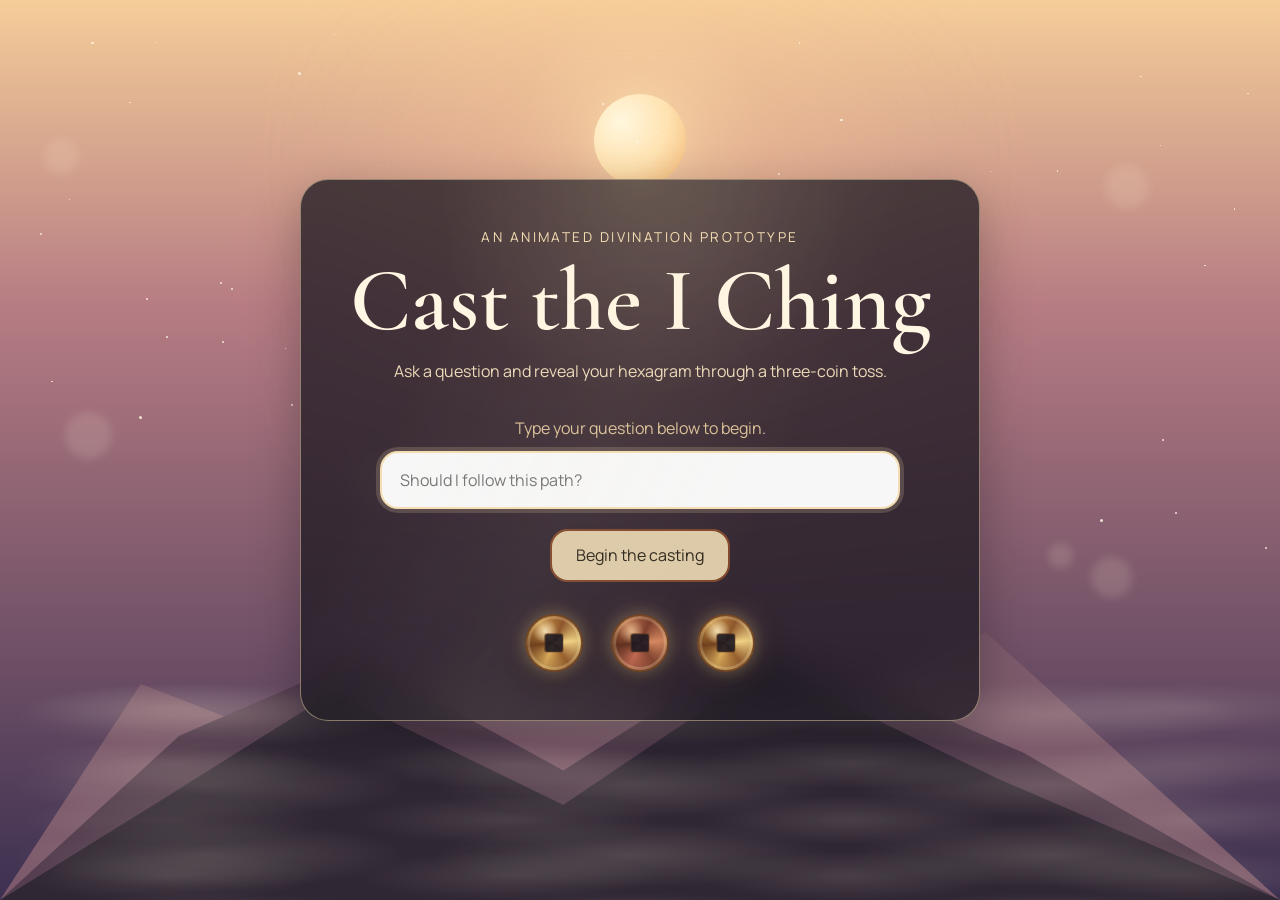
==== commit a1fc454c: "improved animation" ====
--- a/index.html
+++ b/index.html
@@ -68,6 +68,9 @@
               <div class="coin-shell"><div class="coin cast-coin"></div></div>
               <div class="coin-shell"><div class="coin cast-coin"></div></div>
               <div class="coin-shell"><div class="coin cast-coin"></div></div>
+              <div class="coin-shell"><div class="coin cast-coin"></div></div>
+              <div class="coin-shell"><div class="coin cast-coin"></div></div>
+              <div class="coin-shell"><div class="coin cast-coin"></div></div>
             </div>
             <div class="casting-sparks" aria-hidden="true">
               <span></span>
--- a/website/style.css
+++ b/website/style.css
@@ -503,8 +503,17 @@
   margin-top: 1rem;
   display: flex;
   justify-content: center;
+  align-items: center;
+  flex-wrap: wrap;
   gap: 1rem;
-  min-height: 120px;
+  min-height: 132px;
+  overflow: hidden;
+}
+
+.casting-all .cast-coins {
+  width: 206px;
+  margin-left: auto;
+  margin-right: auto;
 }
 
 .coin-shell {
@@ -529,12 +538,12 @@
   border: 2px solid rgba(113, 71, 37, 0.95);
   background:
     radial-gradient(circle at 34% 28%, rgba(255, 246, 214, 0.72), transparent 24%),
-    radial-gradient(circle at center, transparent 0 18%, rgba(127, 80, 42, 0.98) 18.5% 23%, transparent 23.5% 31%, rgba(223, 178, 101, 0.98) 32% 100%),
     conic-gradient(from 24deg, #8f572d, #f3d586, #9f6532, #e0b15e, #74431f, #c99447, #8f572d);
   box-shadow:
     inset 0 0 0 3px rgba(255, 238, 187, 0.22),
-    inset 0 0 0 9px rgba(105, 62, 30, 0.16),
     inset 0 -8px 14px rgba(72, 42, 24, 0.22),
+    0 0 16px rgba(255, 224, 156, 0.28),
+    0 0 34px rgba(255, 198, 112, 0.16),
     0 10px 24px rgba(0, 0, 0, 0.2);
   position: relative;
   transform-style: preserve-3d;
@@ -546,29 +555,20 @@
   inset: 50%;
   width: 17px;
   height: 17px;
-  border: 2px solid rgba(116, 68, 32, 0.9);
+  border: 1px solid rgba(98, 59, 31, 0.78);
   border-radius: 3px;
   background: rgba(28, 24, 33, 0.9);
-  box-shadow:
-    inset 1px 1px 3px rgba(0, 0, 0, 0.42),
-    0 0 0 4px rgba(255, 223, 152, 0.18);
+  box-shadow: none;
   transform: translate(-50%, -50%);
 }
 
 .coin::after {
-  content: "";
-  position: absolute;
-  inset: 8px;
-  border: 1px solid rgba(255, 239, 199, 0.34);
-  border-radius: 50%;
-  box-shadow: inset 0 0 0 1px rgba(93, 56, 29, 0.18);
-  pointer-events: none;
+  content: none;
 }
 
 .coin.tails {
   background:
     radial-gradient(circle at 34% 28%, rgba(255, 229, 185, 0.52), transparent 24%),
-    radial-gradient(circle at center, transparent 0 18%, rgba(117, 64, 43, 0.98) 18.5% 23%, transparent 23.5% 31%, rgba(191, 109, 78, 0.96) 32% 100%),
     conic-gradient(from 24deg, #7d3f2d, #d78b62, #8b4935, #c66d56, #633221, #bd744d, #7d3f2d);
 }
 
@@ -587,6 +587,10 @@
   pointer-events: none;
 }
 
+.coin-shell:not(.active) {
+  display: none;
+}
+
 .coin-shell.animate::before {
   animation: coinAura 1200ms ease-out forwards;
 }
@@ -599,24 +603,25 @@
 .coin-shell.animate::after {
   content: "";
   position: absolute;
-  inset: 18px -22px auto;
-  height: 2px;
-  border-radius: 999px;
-  background: linear-gradient(90deg, transparent, rgba(255, 239, 202, 0.8), transparent);
-  filter: blur(0.4px);
-  transform: rotate(-18deg);
-  animation: coinTrail 1200ms ease-out forwards;
-}
-
-.casting-all .cast-coin:nth-child(1) {
+  left: 12px;
+  right: 12px;
+  bottom: 3px;
+  height: 8px;
+  border-radius: 50%;
+  background: rgba(0, 0, 0, 0.24);
+  filter: blur(5px);
+  animation: coinGroundShadow 1200ms ease-out forwards;
+}
+
+.casting-all .coin-shell:nth-child(3n + 1) .cast-coin {
   animation-name: tossAllLeft;
 }
 
-.casting-all .cast-coin:nth-child(2) {
+.casting-all .coin-shell:nth-child(3n + 2) .cast-coin {
   animation-name: tossAllCenter;
 }
 
-.casting-all .cast-coin:nth-child(3) {
+.casting-all .coin-shell:nth-child(3n) .cast-coin {
   animation-name: tossAllRight;
 }
 
@@ -906,7 +911,7 @@
 
 @keyframes tossUp {
   0% {
-    transform: translate3d(0, 18px, 0) rotateZ(0deg) scale(0.96);
+    transform: translate3d(0, 10px, 0) rotateZ(0deg) scale(0.98);
     opacity: 0;
     box-shadow:
       inset 0 0 0 3px rgba(255, 238, 187, 0.22),
@@ -918,18 +923,18 @@
     opacity: 1;
   }
   24% {
-    transform: translate3d(-16px, -22px, 0) rotateZ(180deg) scale(1.03);
+    transform: translate3d(0, -10px, 0) rotateZ(180deg) scale(1.02);
   }
   46% {
-    transform: translate3d(18px, -74px, 0) rotateZ(420deg) scale(1.09);
+    transform: translate3d(0, -24px, 0) rotateZ(420deg) scale(1.05);
     box-shadow:
       inset 0 0 0 3px rgba(255, 238, 187, 0.28),
       inset 0 0 0 9px rgba(105, 62, 30, 0.12),
       inset 0 -8px 14px rgba(72, 42, 24, 0.18),
-      0 30px 34px rgba(0, 0, 0, 0.14);
+      0 22px 24px rgba(0, 0, 0, 0.12);
   }
   72% {
-    transform: translate3d(-12px, -20px, 0) rotateZ(690deg) scale(1.01);
+    transform: translate3d(0, -8px, 0) rotateZ(690deg) scale(1.01);
   }
   100% {
     transform: translate3d(0, 0, 0) rotateZ(900deg) scale(1);
@@ -938,27 +943,27 @@
 }
 
 @keyframes tossAllLeft {
-  0% { transform: translate3d(0, 18px, 0) rotateZ(0deg) scale(0.96); opacity: 0; }
+  0% { transform: translate3d(0, 10px, 0) rotateZ(0deg) scale(0.98); opacity: 0; }
   10% { opacity: 1; }
-  34% { transform: translate3d(-42px, -76px, 0) rotateZ(-270deg) scale(1.08); }
-  66% { transform: translate3d(-84px, -22px, 0) rotateZ(-610deg) scale(1.01); }
-  100% { transform: translate3d(-38px, 0, 0) rotateZ(-900deg) scale(1); opacity: 1; }
+  34% { transform: translate3d(0, -22px, 0) rotateZ(-270deg) scale(1.04); }
+  66% { transform: translate3d(0, -8px, 0) rotateZ(-610deg) scale(1.01); }
+  100% { transform: translate3d(0, 0, 0) rotateZ(-900deg) scale(1); opacity: 1; }
 }
 
 @keyframes tossAllCenter {
-  0% { transform: translate3d(0, 18px, 0) rotateZ(0deg) scale(0.96); opacity: 0; }
+  0% { transform: translate3d(0, 10px, 0) rotateZ(0deg) scale(0.98); opacity: 0; }
   10% { opacity: 1; }
-  38% { transform: translate3d(0, -90px, 0) rotateZ(390deg) scale(1.1); }
-  66% { transform: translate3d(8px, -26px, 0) rotateZ(700deg) scale(1.02); }
+  38% { transform: translate3d(0, -24px, 0) rotateZ(390deg) scale(1.05); }
+  66% { transform: translate3d(0, -10px, 0) rotateZ(700deg) scale(1.02); }
   100% { transform: translate3d(0, 0, 0) rotateZ(900deg) scale(1); opacity: 1; }
 }
 
 @keyframes tossAllRight {
-  0% { transform: translate3d(0, 18px, 0) rotateZ(0deg) scale(0.96); opacity: 0; }
+  0% { transform: translate3d(0, 10px, 0) rotateZ(0deg) scale(0.98); opacity: 0; }
   10% { opacity: 1; }
-  34% { transform: translate3d(42px, -76px, 0) rotateZ(270deg) scale(1.08); }
-  66% { transform: translate3d(84px, -22px, 0) rotateZ(610deg) scale(1.01); }
-  100% { transform: translate3d(38px, 0, 0) rotateZ(900deg) scale(1); opacity: 1; }
+  34% { transform: translate3d(0, -22px, 0) rotateZ(270deg) scale(1.04); }
+  66% { transform: translate3d(0, -8px, 0) rotateZ(610deg) scale(1.01); }
+  100% { transform: translate3d(0, 0, 0) rotateZ(900deg) scale(1); opacity: 1; }
 }
 
 @keyframes coinAura {
@@ -967,10 +972,11 @@
   100% { opacity: 0.18; transform: scale(1.45); }
 }
 
-@keyframes coinTrail {
-  0% { opacity: 0; transform: translateY(18px) rotate(-18deg) scaleX(0.2); }
-  28% { opacity: 0.85; }
-  100% { opacity: 0; transform: translateY(-28px) rotate(-18deg) scaleX(1.35); }
+@keyframes coinGroundShadow {
+  0% { opacity: 0; transform: scale(0.7); }
+  20% { opacity: 0.34; transform: scale(0.95); }
+  48% { opacity: 0.12; transform: scale(1.28); }
+  100% { opacity: 0.28; transform: scale(1); }
 }
 
 @keyframes sparkFly {
